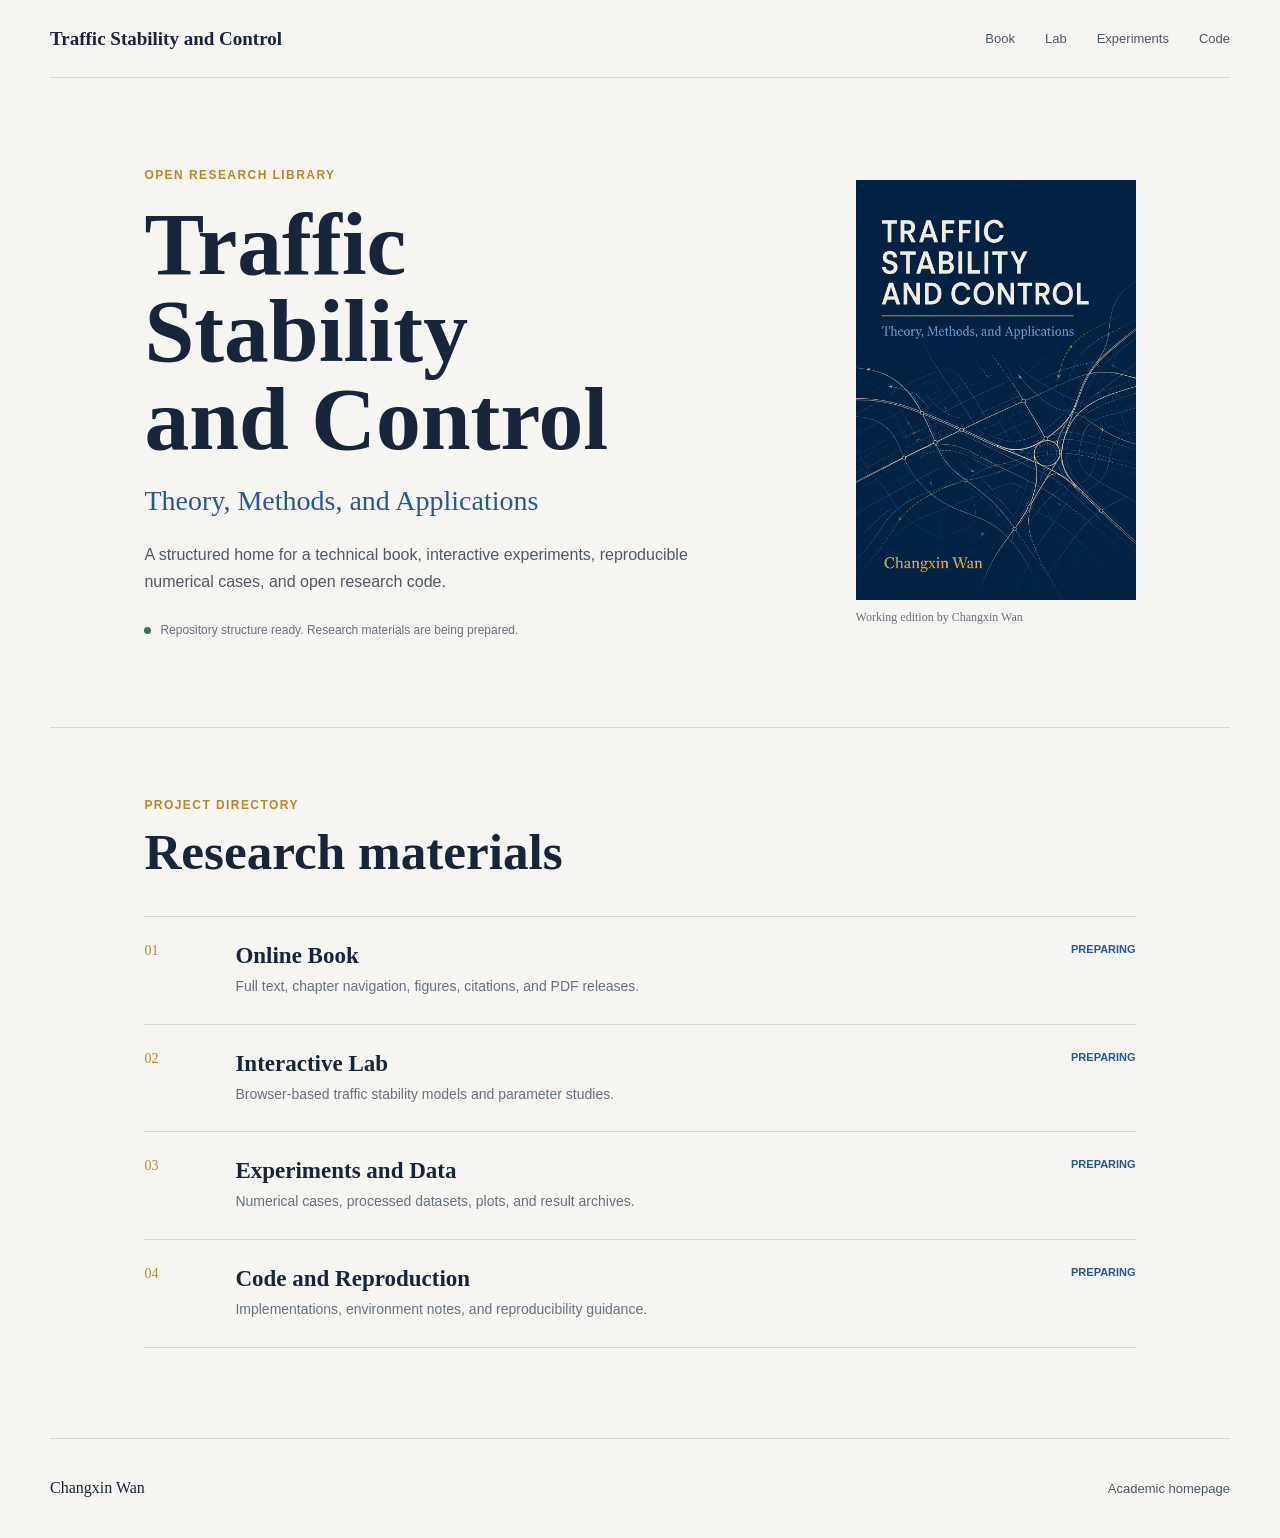
==== index.html @ 1ea35b5c "Initial traffic stability research library" ====
<!doctype html>
<html lang="en">
  <head>
    <meta charset="UTF-8" />
    <meta name="viewport" content="width=device-width, initial-scale=1.0" />
    <meta name="description" content="Traffic Stability and Control: an open research library by Changxin Wan." />
    <title>Traffic Stability and Control</title>
    <link rel="stylesheet" href="styles.css" />
  </head>
  <body>
    <header class="site-header">
      <a class="brand" href="./">Traffic Stability and Control</a>
      <nav aria-label="Primary navigation">
        <a href="#book">Book</a>
        <a href="#lab">Lab</a>
        <a href="#experiments">Experiments</a>
        <a href="#code">Code</a>
      </nav>
    </header>

    <main>
      <section class="intro" aria-labelledby="page-title">
        <div class="intro-copy">
          <p class="eyebrow">Open Research Library</p>
          <h1 id="page-title">Traffic Stability<br />and Control</h1>
          <p class="subtitle">Theory, Methods, and Applications</p>
          <p class="summary">
            A structured home for a technical book, interactive experiments,
            reproducible numerical cases, and open research code.
          </p>
          <p class="status"><span></span> Repository structure ready. Research materials are being prepared.</p>
        </div>
        <figure>
          <img src="assets/cover/traffic-stability-cover.png" alt="Traffic Stability and Control book cover" />
          <figcaption>Working edition by Changxin Wan</figcaption>
        </figure>
      </section>

      <section class="directory" aria-labelledby="directory-title">
        <header>
          <p class="eyebrow">Project Directory</p>
          <h2 id="directory-title">Research materials</h2>
        </header>

        <article id="book">
          <p class="index">01</p>
          <div>
            <h3>Online Book</h3>
            <p>Full text, chapter navigation, figures, citations, and PDF releases.</p>
          </div>
          <span>Preparing</span>
        </article>

        <article id="lab">
          <p class="index">02</p>
          <div>
            <h3>Interactive Lab</h3>
            <p>Browser-based traffic stability models and parameter studies.</p>
          </div>
          <span>Preparing</span>
        </article>

        <article id="experiments">
          <p class="index">03</p>
          <div>
            <h3>Experiments and Data</h3>
            <p>Numerical cases, processed datasets, plots, and result archives.</p>
          </div>
          <span>Preparing</span>
        </article>

        <article id="code">
          <p class="index">04</p>
          <div>
            <h3>Code and Reproduction</h3>
            <p>Implementations, environment notes, and reproducibility guidance.</p>
          </div>
          <span>Preparing</span>
        </article>
      </section>
    </main>

    <footer>
      <p>Changxin Wan</p>
      <a href="https://cwan-ucr.github.io/">Academic homepage</a>
    </footer>
  </body>
</html>
---- styles.css ----
:root {
  color: #17243a;
  background: #f6f5f1;
  font-family: Inter, ui-sans-serif, -apple-system, BlinkMacSystemFont, "Segoe UI", sans-serif;
  --ink: #17243a;
  --muted: #66717f;
  --line: #d5d8d6;
  --blue: #245896;
  --gold: #b88727;
  --paper: #f6f5f1;
}

* {
  box-sizing: border-box;
}

html {
  scroll-behavior: smooth;
}

body {
  margin: 0;
  min-width: 320px;
  color: var(--ink);
  background: var(--paper);
  -webkit-font-smoothing: antialiased;
}

a {
  color: inherit;
  text-decoration: none;
}

h1,
h2,
h3,
p {
  margin: 0;
}

h1,
h2,
h3 {
  font-family: Georgia, "Times New Roman", serif;
  font-weight: 600;
  letter-spacing: 0;
}

.site-header {
  display: flex;
  width: min(1180px, calc(100% - 64px));
  min-height: 78px;
  margin: 0 auto;
  align-items: center;
  justify-content: space-between;
  gap: 30px;
  border-bottom: 1px solid var(--line);
}

.brand {
  font-family: Georgia, "Times New Roman", serif;
  font-size: 19px;
  font-weight: 700;
}

nav {
  display: flex;
  gap: 30px;
}

nav a,
footer a {
  color: #4c5868;
  font-size: 13px;
}

nav a:hover,
nav a:focus-visible,
footer a:hover,
footer a:focus-visible {
  color: var(--blue);
}

main,
footer {
  width: min(1180px, calc(100% - 64px));
  margin-inline: auto;
}

.intro {
  display: grid;
  grid-template-columns: 1fr 280px;
  gap: clamp(70px, 10vw, 150px);
  align-items: center;
  min-height: 650px;
  padding: 70px 8%;
  border-bottom: 1px solid var(--line);
}

.eyebrow {
  color: var(--gold);
  font-size: 12px;
  font-weight: 800;
  letter-spacing: 0.12em;
  text-transform: uppercase;
}

h1 {
  margin-top: 18px;
  font-size: clamp(55px, 7vw, 92px);
  line-height: 0.98;
}

.subtitle {
  margin-top: 22px;
  color: var(--blue);
  font-family: Georgia, "Times New Roman", serif;
  font-size: clamp(19px, 2.5vw, 28px);
}

.summary {
  max-width: 610px;
  margin-top: 24px;
  color: #4f5966;
  font-size: 16px;
  line-height: 1.7;
}

.status {
  display: flex;
  align-items: center;
  gap: 9px;
  margin-top: 28px;
  color: var(--muted);
  font-size: 12px;
}

.status span {
  width: 7px;
  height: 7px;
  border-radius: 50%;
  background: #3d7259;
}

figure {
  margin: 0;
}

figure img {
  display: block;
  width: 100%;
  aspect-ratio: 2 / 3;
  object-fit: cover;
}

figcaption {
  margin-top: 10px;
  color: var(--muted);
  font-family: Georgia, "Times New Roman", serif;
  font-size: 12px;
}

.directory {
  padding: 70px 8% 90px;
}

.directory > header {
  margin-bottom: 35px;
}

h2 {
  margin-top: 10px;
  font-size: clamp(34px, 4vw, 52px);
}

.directory article {
  display: grid;
  grid-template-columns: 65px 1fr auto;
  gap: 26px;
  align-items: start;
  padding: 26px 0;
  border-top: 1px solid var(--line);
}

.directory article:last-child {
  border-bottom: 1px solid var(--line);
}

.index {
  color: var(--gold);
  font-family: Georgia, "Times New Roman", serif;
  font-size: 14px;
}

h3 {
  font-size: 23px;
}

.directory article div p {
  max-width: 680px;
  margin-top: 7px;
  color: var(--muted);
  font-size: 14px;
  line-height: 1.55;
}

.directory article > span {
  color: var(--blue);
  font-size: 11px;
  font-weight: 700;
  text-transform: uppercase;
}

footer {
  display: flex;
  min-height: 100px;
  align-items: center;
  justify-content: space-between;
  border-top: 1px solid var(--line);
}

footer p {
  font-family: Georgia, "Times New Roman", serif;
  font-size: 16px;
}

@media (max-width: 760px) {
  .site-header,
  main,
  footer {
    width: min(100% - 40px, 1180px);
  }

  .site-header {
    min-height: 66px;
  }

  nav {
    display: none;
  }

  .intro {
    grid-template-columns: 1fr 110px;
    gap: 24px;
    min-height: auto;
    padding: 55px 0;
  }

  h1 {
    font-size: clamp(43px, 13vw, 66px);
  }

  .summary,
  .status {
    grid-column: 1 / -1;
  }

  .directory {
    padding: 55px 0 70px;
  }

  .directory article {
    grid-template-columns: 38px 1fr;
    gap: 16px;
  }

  .directory article > span {
    grid-column: 2;
  }
}

@media (prefers-reduced-motion: reduce) {
  html {
    scroll-behavior: auto;
  }
}
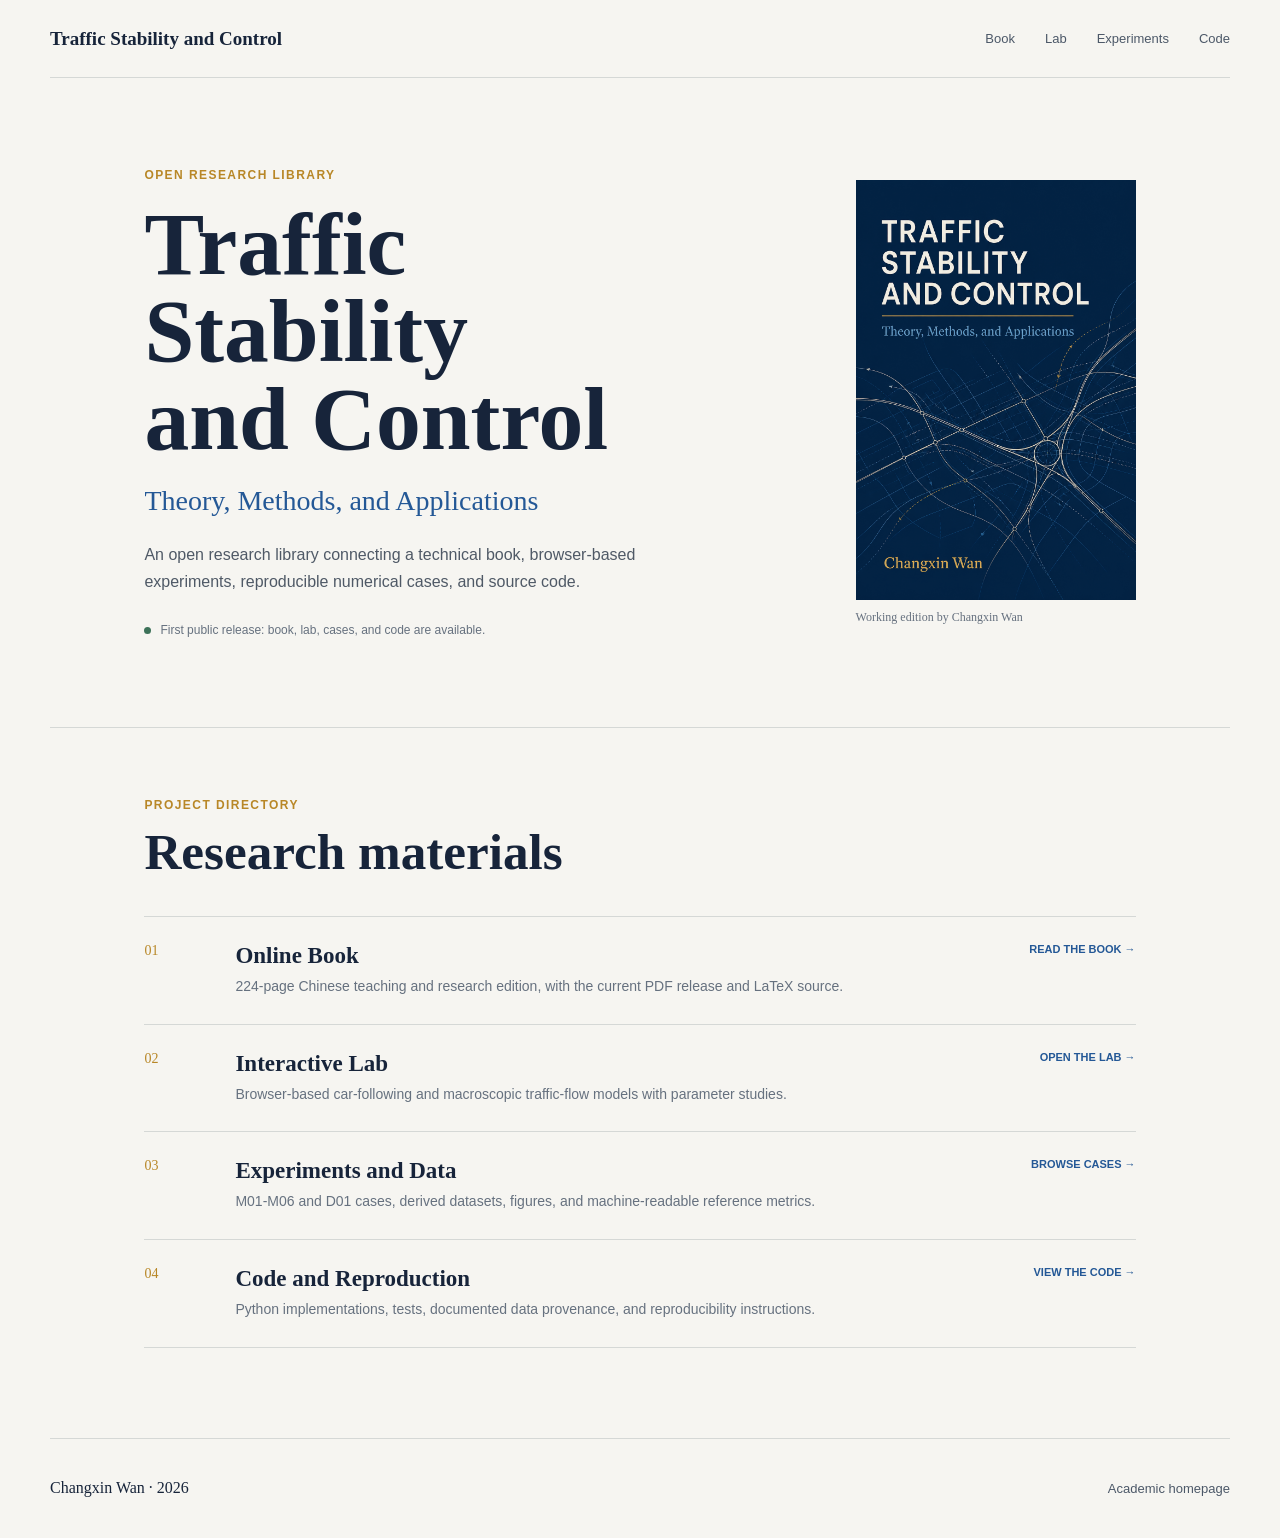
==== commit 0ee164d9: "Publish book, lab, experiments, and code" ====
--- a/index.html
+++ b/index.html
@@ -3,8 +3,8 @@
   <head>
     <meta charset="UTF-8" />
     <meta name="viewport" content="width=device-width, initial-scale=1.0" />
-    <meta name="description" content="Traffic Stability and Control: an open research library by Changxin Wan." />
-    <title>Traffic Stability and Control</title>
+    <meta name="description" content="An open research library for traffic-flow stability, numerical experiments, and reproducible code." />
+    <title>Traffic Stability and Control | Changxin Wan</title>
     <link rel="stylesheet" href="styles.css" />
   </head>
   <body>
@@ -25,10 +25,10 @@
           <h1 id="page-title">Traffic Stability<br />and Control</h1>
           <p class="subtitle">Theory, Methods, and Applications</p>
           <p class="summary">
-            A structured home for a technical book, interactive experiments,
-            reproducible numerical cases, and open research code.
+            An open research library connecting a technical book, browser-based
+            experiments, reproducible numerical cases, and source code.
           </p>
-          <p class="status"><span></span> Repository structure ready. Research materials are being prepared.</p>
+          <p class="status"><span></span> First public release: book, lab, cases, and code are available.</p>
         </div>
         <figure>
           <img src="assets/cover/traffic-stability-cover.png" alt="Traffic Stability and Control book cover" />
@@ -46,42 +46,42 @@
           <p class="index">01</p>
           <div>
             <h3>Online Book</h3>
-            <p>Full text, chapter navigation, figures, citations, and PDF releases.</p>
+            <p>224-page Chinese teaching and research edition, with the current PDF release and LaTeX source.</p>
           </div>
-          <span>Preparing</span>
+          <a class="action-link" href="book/">Read the book</a>
         </article>
 
         <article id="lab">
           <p class="index">02</p>
           <div>
             <h3>Interactive Lab</h3>
-            <p>Browser-based traffic stability models and parameter studies.</p>
+            <p>Browser-based car-following and macroscopic traffic-flow models with parameter studies.</p>
           </div>
-          <span>Preparing</span>
+          <a class="action-link" href="lab/">Open the lab</a>
         </article>
 
         <article id="experiments">
           <p class="index">03</p>
           <div>
             <h3>Experiments and Data</h3>
-            <p>Numerical cases, processed datasets, plots, and result archives.</p>
+            <p>M01-M06 and D01 cases, derived datasets, figures, and machine-readable reference metrics.</p>
           </div>
-          <span>Preparing</span>
+          <a class="action-link" href="experiments/">Browse cases</a>
         </article>
 
         <article id="code">
           <p class="index">04</p>
           <div>
             <h3>Code and Reproduction</h3>
-            <p>Implementations, environment notes, and reproducibility guidance.</p>
+            <p>Python implementations, tests, documented data provenance, and reproducibility instructions.</p>
           </div>
-          <span>Preparing</span>
+          <a class="action-link" href="code/">View the code</a>
         </article>
       </section>
     </main>
 
     <footer>
-      <p>Changxin Wan</p>
+      <p>Changxin Wan · 2026</p>
       <a href="https://cwan-ucr.github.io/">Academic homepage</a>
     </footer>
   </body>
--- a/styles.css
+++ b/styles.css
@@ -204,11 +204,144 @@
   line-height: 1.55;
 }
 
-.directory article > span {
+.action-link {
   color: var(--blue);
   font-size: 11px;
   font-weight: 700;
   text-transform: uppercase;
+}
+
+.action-link::after {
+  content: " →";
+}
+
+.action-link:hover,
+.action-link:focus-visible {
+  color: var(--gold);
+}
+
+.page-main {
+  width: min(980px, calc(100% - 64px));
+  margin: 0 auto;
+  padding: 80px 8% 95px;
+}
+
+.page-intro {
+  max-width: 760px;
+  padding-bottom: 44px;
+  border-bottom: 1px solid var(--line);
+}
+
+.page-intro h1 {
+  margin-top: 16px;
+  font-size: clamp(46px, 6vw, 76px);
+}
+
+.page-intro .summary {
+  max-width: 690px;
+}
+
+.button-row {
+  display: flex;
+  flex-wrap: wrap;
+  gap: 12px;
+  margin-top: 30px;
+}
+
+.button {
+  display: inline-flex;
+  min-height: 42px;
+  align-items: center;
+  padding: 0 16px;
+  border: 1px solid var(--blue);
+  color: var(--blue);
+  font-size: 13px;
+  font-weight: 700;
+}
+
+.button:hover,
+.button:focus-visible {
+  color: white;
+  background: var(--blue);
+}
+
+.button.secondary {
+  border-color: var(--line);
+  color: var(--ink);
+}
+
+.button.secondary:hover,
+.button.secondary:focus-visible {
+  border-color: var(--ink);
+  color: white;
+  background: var(--ink);
+}
+
+.content-grid {
+  display: grid;
+  grid-template-columns: repeat(2, minmax(0, 1fr));
+  gap: 0 44px;
+  margin-top: 54px;
+}
+
+.content-card {
+  padding: 25px 0 29px;
+  border-top: 1px solid var(--line);
+}
+
+.content-card h2 {
+  margin-top: 8px;
+  font-size: 28px;
+}
+
+.content-card p:not(.eyebrow) {
+  margin-top: 13px;
+  color: var(--muted);
+  font-size: 14px;
+  line-height: 1.65;
+}
+
+.case-list {
+  margin: 36px 0 0;
+  padding: 0;
+  list-style: none;
+  border-top: 1px solid var(--line);
+}
+
+.case-list li {
+  display: grid;
+  grid-template-columns: 74px 1fr;
+  gap: 20px;
+  padding: 22px 0;
+  border-bottom: 1px solid var(--line);
+}
+
+.case-id {
+  color: var(--gold);
+  font-family: Georgia, "Times New Roman", serif;
+  font-size: 18px;
+}
+
+.case-list strong {
+  font-family: Georgia, "Times New Roman", serif;
+  font-size: 20px;
+}
+
+.case-list p {
+  margin-top: 5px;
+  color: var(--muted);
+  font-size: 14px;
+  line-height: 1.55;
+}
+
+.notice {
+  margin-top: 50px;
+  padding: 22px 0;
+  border-top: 1px solid var(--line);
+  border-bottom: 1px solid var(--line);
+  color: var(--muted);
+  font-size: 13px;
+  line-height: 1.65;
 }
 
 footer {
@@ -264,8 +397,18 @@
     gap: 16px;
   }
 
-  .directory article > span {
+  .action-link {
     grid-column: 2;
+  }
+
+  .page-main {
+    width: min(100% - 40px, 980px);
+    padding: 55px 0 70px;
+  }
+
+  .content-grid {
+    grid-template-columns: 1fr;
+    gap: 0;
   }
 }
 
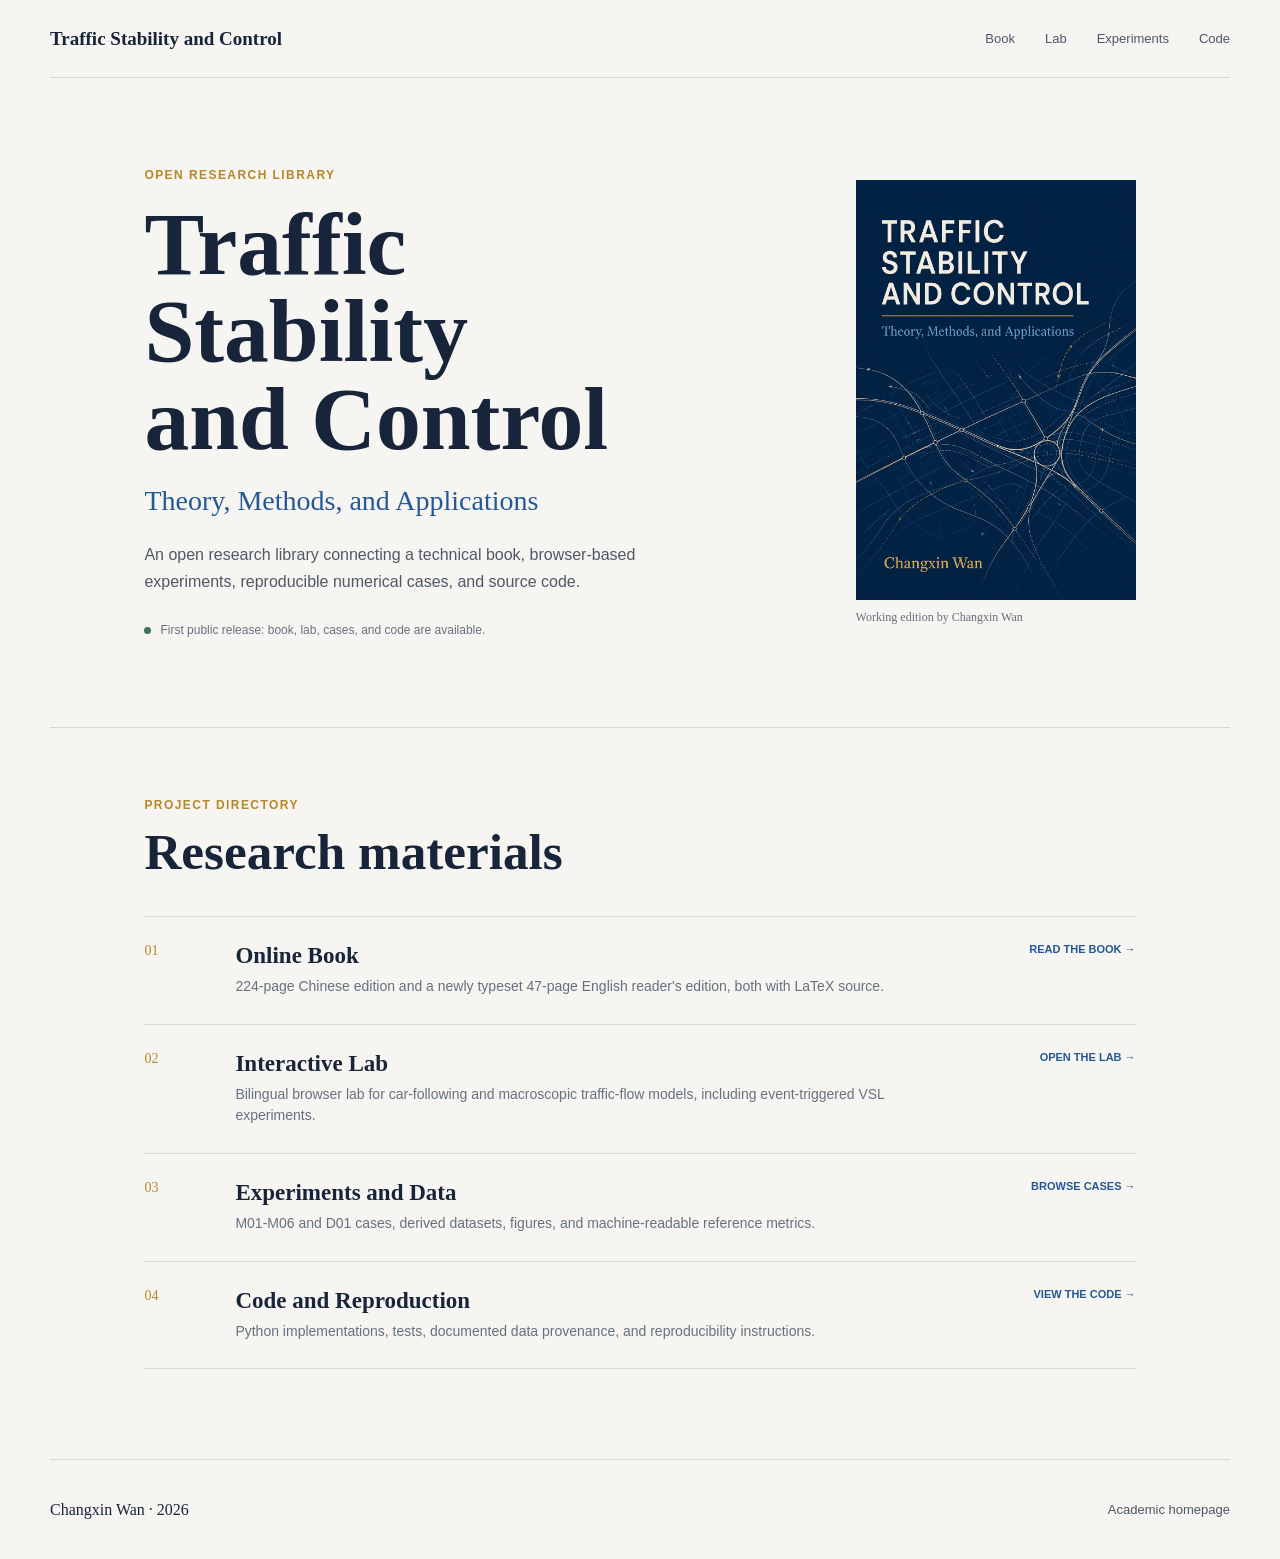
==== commit 9af42da9: "Fix VSL timing and add bilingual book and lab" ====
--- a/index.html
+++ b/index.html
@@ -46,7 +46,7 @@
           <p class="index">01</p>
           <div>
             <h3>Online Book</h3>
-            <p>224-page Chinese teaching and research edition, with the current PDF release and LaTeX source.</p>
+            <p>224-page Chinese edition and a newly typeset 47-page English reader's edition, both with LaTeX source.</p>
           </div>
           <a class="action-link" href="book/">Read the book</a>
         </article>
@@ -55,7 +55,7 @@
           <p class="index">02</p>
           <div>
             <h3>Interactive Lab</h3>
-            <p>Browser-based car-following and macroscopic traffic-flow models with parameter studies.</p>
+            <p>Bilingual browser lab for car-following and macroscopic traffic-flow models, including event-triggered VSL experiments.</p>
           </div>
           <a class="action-link" href="lab/">Open the lab</a>
         </article>
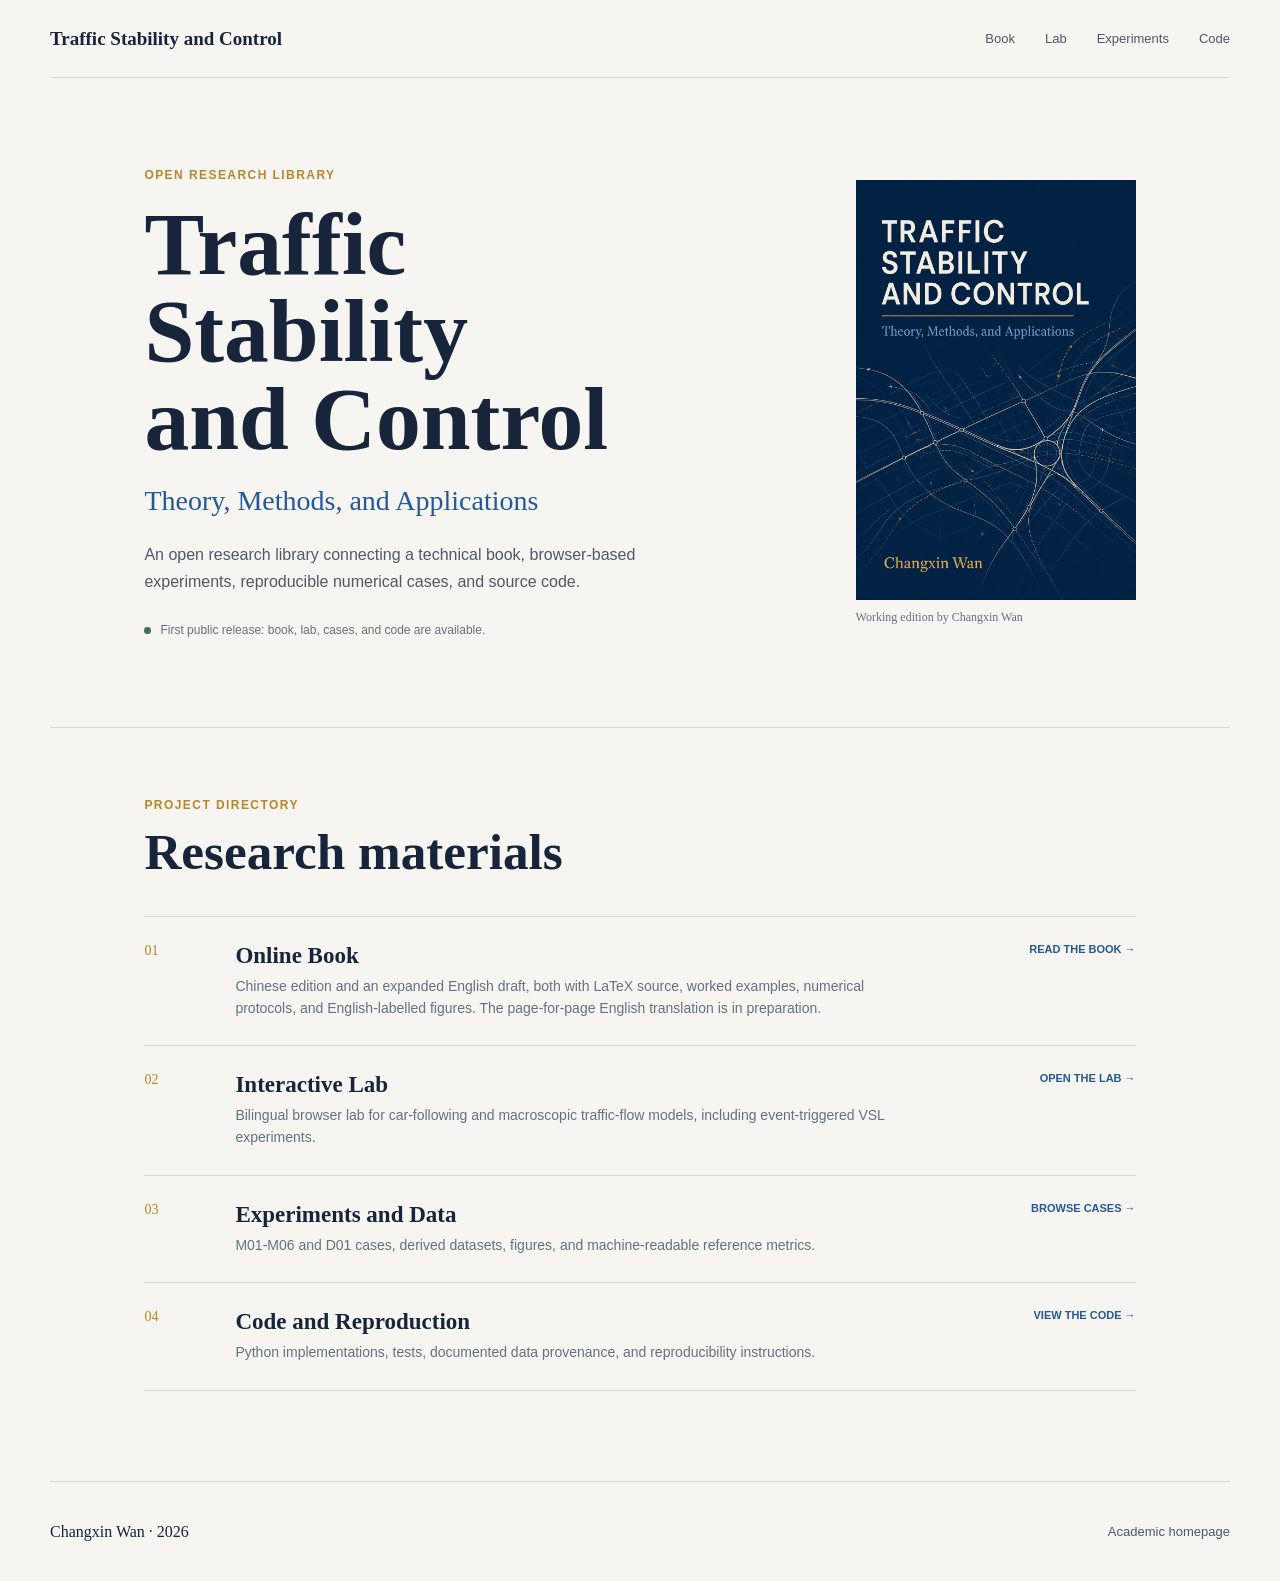
==== commit 6b4b14ec: "Add complete English book edition and bilingual artifacts" ====
--- a/index.html
+++ b/index.html
@@ -46,7 +46,7 @@
           <p class="index">01</p>
           <div>
             <h3>Online Book</h3>
-            <p>224-page Chinese edition and a newly typeset 47-page English reader's edition, both with LaTeX source.</p>
+            <p>Chinese edition and an expanded English draft, both with LaTeX source, worked examples, numerical protocols, and English-labelled figures. The page-for-page English translation is in preparation.</p>
           </div>
           <a class="action-link" href="book/">Read the book</a>
         </article>
